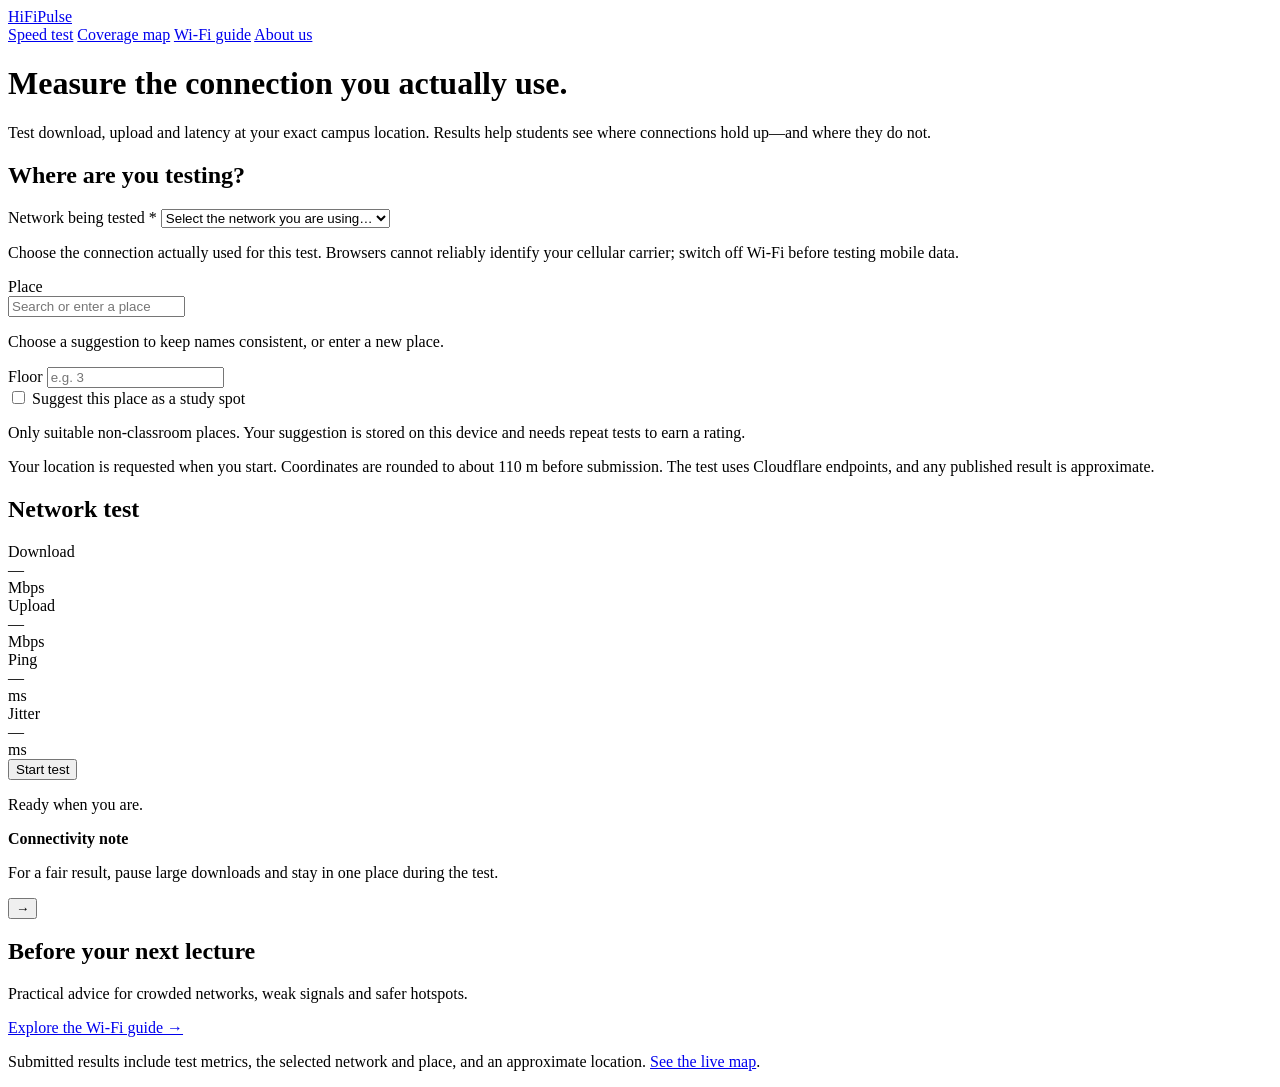
==== main/index.html @ 46ee889b "Rename index.html to main/index.html" ====
<!DOCTYPE html>
<html lang="en">
<head>
  <meta charset="utf-8">
  <meta name="viewport" content="width=device-width, initial-scale=1">
  <meta name="color-scheme" content="light">
  <title>HiFiPulse — Campus Speed Test</title>
  <meta name="description" content="Measure your campus network and contribute an anonymous data point to the live coverage map.">
  <meta http-equiv="Content-Security-Policy" content="default-src 'none'; script-src 'self'; style-src 'self' 'unsafe-inline'; img-src 'self' data:; connect-src 'self' https://speed.cloudflare.com https://cloudflare.com https://script.google.com https://script.googleusercontent.com; base-uri 'none'; form-action 'none'">
  <link rel="stylesheet" href="theme.css">
  <link rel="icon" type="image/png" href="favicon.png">
  <script src="config.js" defer></script>
  <script src="engine.js" defer></script>
  <script src="spots.js" defer></script>
  <script src="places.js" defer></script>
  <script src="app.js" defer></script>
</head>
<body>

  <header class="site-header">
    <a class="brand" href="index.html">
      <span class="brand-mark" aria-hidden="true"></span>
      HiFiPulse
    </a>
    <nav class="site-nav" aria-label="Main">
      <a href="index.html" aria-current="page">Speed test</a>
      <a href="map.html">Coverage map</a>
      <a href="guide.html">Wi-Fi guide</a>
      <a href="about.html">About us</a>
    </nav>
  </header>

  <main>
    <div class="hero">
      <h1>Measure the connection <span class="heading-emphasis">you actually use.</span></h1>
      <p>Test download, upload and latency at your exact campus location. Results help students see where connections hold up—and where they do not.</p>
    </div>

    <section class="card" aria-labelledby="context-heading">
      <h2 id="context-heading">Where are you testing?</h2>

      <label class="field provider-field" for="input-provider">Network being tested <span aria-hidden="true">*</span>
        <select id="input-provider" required>
          <option value="">Select the network you are using…</option>
          <option>Campus Wi-Fi</option><option>TM</option><option>U Mobile</option>
          <option>CelcomDigi</option><option>Maxis</option><option>Tune Talk</option>
          <option>OneXOX</option><option>REDtone</option>
          <option value="Other / unsure">Other / unsure</option>
        </select>
      </label>
      <p class="note provider-help">Choose the connection actually used for this test. Browsers cannot reliably identify your cellular carrier; switch off Wi-Fi before testing mobile data.</p>

      <div class="field-grid">
        <div class="field place-field">
          <label for="input-building">Place</label>
          <div class="place-combobox">
            <input type="text" id="input-building" role="combobox" aria-autocomplete="list" aria-expanded="false" aria-controls="place-suggestions" autocomplete="off" maxlength="60" placeholder="Search or enter a place" spellcheck="false">
            <ul id="place-suggestions" role="listbox" aria-label="Suggested places" hidden></ul>
          </div>
          <p class="note">Choose a suggestion to keep names consistent, or enter a new place.</p>
        </div>
        <label class="field">
          Floor
          <input type="text" id="input-floor" maxlength="20" placeholder="e.g. 3" autocomplete="off">
        </label>
      </div>

      <div class="study-optin"><label><input type="checkbox" id="input-suggest"> Suggest this place as a study spot</label>
        <label class="field" id="study-type-field" hidden>Type of study space
          <select id="input-space-type"><option value="cafe">Café</option><option value="study cube">Study cube</option><option value="bench">Bench</option><option value="lounge">Lounge / common area</option><option value="library">Library study area</option><option value="other">Other non-classroom space</option></select>
        </label><p class="note">Only suitable non-classroom places. Your suggestion is stored on this device and needs repeat tests to earn a rating.</p>
      </div>
      <p class="note" id="geo-status">
        Your location is requested when you start. Coordinates are rounded to about
        110&nbsp;m before submission. The test uses Cloudflare endpoints, and any published result is approximate.
      </p>
      <p class="edge" id="edge"></p>
    </section>

    <section class="card" aria-labelledby="test-heading">
      <h2 id="test-heading">Network test</h2>

      <div class="gauge-grid">
        <div class="metric">
          <div class="metric-label">Download</div>
          <div class="metric-value" id="val-download">—</div>
          <span class="metric-unit">Mbps</span>
        </div>
        <div class="metric">
          <div class="metric-label">Upload</div>
          <div class="metric-value" id="val-upload">—</div>
          <span class="metric-unit">Mbps</span>
        </div>
        <div class="metric">
          <div class="metric-label">Ping</div>
          <div class="metric-value" id="val-ping">—</div>
          <span class="metric-unit">ms</span>
        </div>
        <div class="metric">
          <div class="metric-label">Jitter</div>
          <div class="metric-value" id="val-jitter">—</div>
          <span class="metric-unit">ms</span>
        </div>
      </div>

      <div class="progress" role="progressbar" aria-label="Test progress" aria-valuemin="0" aria-valuemax="100">
        <div id="progress-fill"></div>
      </div>

      <div class="actions">
        <button type="button" class="btn" id="btn-start">Start test</button>
        <button type="button" class="btn btn-ghost" id="btn-cancel" hidden>Cancel</button>
      </div>

      <p class="status" id="status" role="status" aria-live="polite">Ready when you are.</p>
      <p class="phase" id="phase" aria-live="polite"></p>
      <p class="hint" id="estimate"></p>
      <aside class="tip-strip" aria-label="Connectivity tip"><div><strong>Connectivity note</strong><p id="test-tip" aria-live="polite">For a fair result, pause large downloads and stay in one place during the test.</p></div><button type="button" id="tip-next" aria-label="Next tip">→</button></aside>
    </section>

    <section class="card" id="result" hidden aria-live="polite"></section>
    <section class="guide-preview"><div><h2>Before your next lecture</h2><p>Practical advice for crowded networks, weak signals and safer hotspots.</p></div><a class="btn btn-ghost" href="guide.html">Explore the Wi-Fi guide →</a></section>
  </main>

  <footer>
    <p>
      Submitted results include test metrics, the selected network and place, and an approximate location.
      <a href="map.html">See the live map</a>.
    </p>
  </footer>

  <noscript>
    <p style="max-width:760px;margin:0 auto;padding:20px;color:#fca5a5;">
      This speed test needs JavaScript enabled.
    </p>
  </noscript>

</body>
</html>
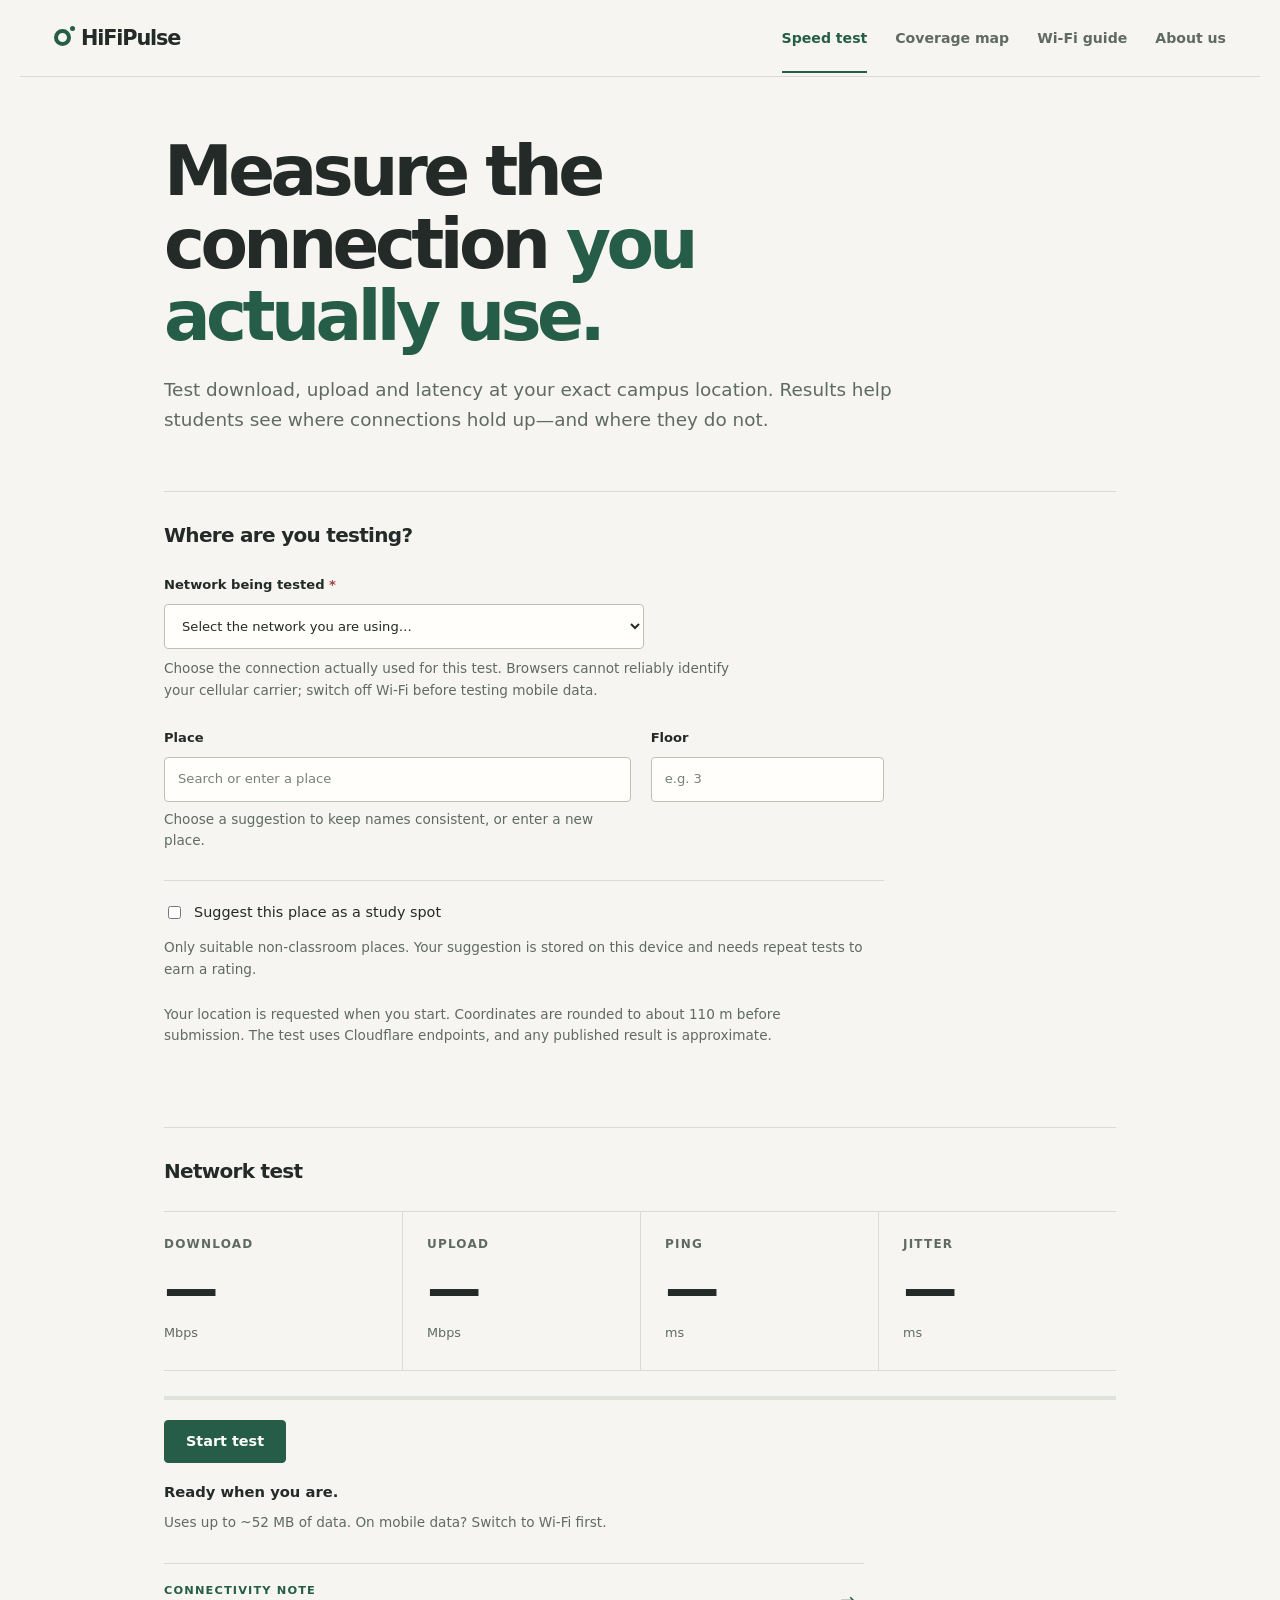
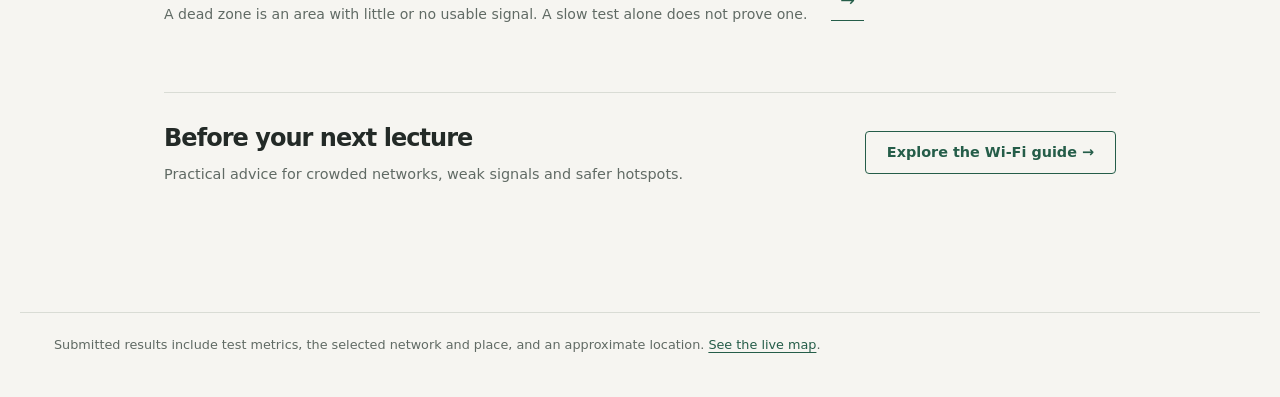
==== commit f12628e6: "Add PITRAM proposal and restore static site paths Co-authored-by: arena-agent <297053741+arena-agent" ====
--- a/main/index.html
+++ b/main/index.html
@@ -7,13 +7,13 @@
   <title>HiFiPulse — Campus Speed Test</title>
   <meta name="description" content="Measure your campus network and contribute an anonymous data point to the live coverage map.">
   <meta http-equiv="Content-Security-Policy" content="default-src 'none'; script-src 'self'; style-src 'self' 'unsafe-inline'; img-src 'self' data:; connect-src 'self' https://speed.cloudflare.com https://cloudflare.com https://script.google.com https://script.googleusercontent.com; base-uri 'none'; form-action 'none'">
-  <link rel="stylesheet" href="theme.css">
-  <link rel="icon" type="image/png" href="favicon.png">
-  <script src="config.js" defer></script>
-  <script src="engine.js" defer></script>
-  <script src="spots.js" defer></script>
-  <script src="places.js" defer></script>
-  <script src="app.js" defer></script>
+  <link rel="stylesheet" href="../assets/theme.css">
+  <link rel="icon" type="image/png" href="../assets/favicon.png">
+  <script src="../assets/config.js" defer></script>
+  <script src="../assets/engine.js" defer></script>
+  <script src="../assets/assets.js" defer></script>
+  <script src="../assets/places.js" defer></script>
+  <script src="../assets/app.js" defer></script>
 </head>
 <body>
 
--- a/assets/theme.css
+++ b/assets/theme.css
@@ -0,0 +1,292 @@
+/* HiFiPulse — editorial campus utility, built around data rather than decoration. */
+:root {
+  color-scheme: light;
+  --paper: #f6f5f1;
+  --surface: #fffefa;
+  --ink: #232a27;
+  --muted: #606a64;
+  --line: #d9dcd5;
+  --green: #255d49;
+  --green-light: #e5eee7;
+  --ochre: #a06124;
+  --danger: #a23f3e;
+  font-family: "Avenir Next", Avenir, "Segoe UI", system-ui, sans-serif;
+}
+*, *::before, *::after { box-sizing: border-box; }
+html { -webkit-text-size-adjust: 100%; scroll-behavior: smooth; }
+body { margin: 0; min-height: 100vh; color: var(--ink); background: var(--paper); line-height: 1.55; }
+[hidden] { display: none !important; }
+a { color: var(--green); text-underline-offset: 3px; }
+a:hover { color: #163e30; }
+button, input, select { font: inherit; }
+button { cursor: pointer; }
+:focus-visible { outline: 2px solid var(--green); outline-offset: 3px; }
+button:disabled { opacity: .45; cursor: not-allowed; box-shadow: none; transform: none; }
+.site-header { max-width: 1240px; margin: auto; padding: 0 34px; min-height: 77px; display: flex; align-items: center; justify-content: space-between; gap: 22px; border-bottom: 1px solid var(--line); }
+.brand { display: inline-flex; align-items: center; gap: 10px; flex: none; text-decoration: none; font-weight: 750; letter-spacing: -.055em; font-size: 1.3rem; color: var(--ink); }
+.brand-mark { display: inline-block; width: 17px; height: 17px; border: 4px solid var(--green); border-radius: 50%; position: relative; }
+.brand-mark::after { content: ""; position: absolute; width: 5px; height: 5px; border-radius: 50%; background: var(--green); right: -8px; top: -7px; }
+.site-nav { display: flex; flex-wrap: wrap; gap: 6px 28px; }
+.site-nav a { padding: 25px 0 22px; border-bottom: 2px solid transparent; text-decoration: none; color: var(--muted); font-size: .88rem; font-weight: 570; transition: color .18s ease, border-color .18s ease; }
+.site-nav a:hover { color: var(--ink); }
+.site-nav a[aria-current="page"] { color: var(--green); border-bottom-color: var(--green); }
+main { max-width: 1020px; margin: auto; padding: 58px 34px 100px; }
+main.wide { max-width: 1240px; }
+.hero { margin: 0 0 56px; max-width: 820px; }
+.hero h1 { font-size: clamp(2.6rem, 5.4vw, 5.3rem); line-height: 1.05; letter-spacing: -.066em; font-weight: 620; margin: 0 0 22px; }
+.hero p { color: var(--muted); font-size: clamp(1rem, 1.5vw, 1.15rem); max-width: 64ch; margin: 0; line-height: 1.65; }
+/* Sections are organized by rules and whitespace, not nested panels. */
+.card { padding: 28px 0 42px; border-top: 1px solid var(--line); margin: 0 0 24px; }
+.card h2 { margin: 0 0 24px; font-size: 1.25rem; letter-spacing: -.035em; font-weight: 650; }
+.note, .hint, .edge { color: var(--muted); font-size: .85rem; line-height: 1.6; }
+.note { margin: 12px 0 0; }
+.field-grid { display: grid; grid-template-columns: minmax(0,2fr) minmax(0,1fr); gap: 20px; max-width: 720px; }
+.field { display: block; color: var(--ink); font-size: .82rem; font-weight: 650; }
+.field input, .field select, select { display: block; min-height: 45px; max-width: 100%; padding: 10px 13px; background: var(--surface); border: 1px solid #bbc3b8; border-radius: 4px; color: var(--ink); font-weight: 450; transition: border-color .18s ease, box-shadow .18s ease; }
+.field input, .field select { width: 100%; margin-top: 8px; }
+.field input::placeholder { color: #778179; }
+.field input:hover, .field select:hover, select:hover { border-color: #718f7b; }
+.field input:focus, .field select:focus, select:focus { border-color: var(--green); outline: 2px solid #a2c5ad; outline-offset: 1px; }
+.field input:disabled, .field select:disabled, select:disabled { background: #eaece6; color: #68736b; cursor: not-allowed; }
+.provider-field { max-width: 480px; }
+.provider-field span { color: var(--danger); }
+.provider-help { margin: 9px 0 27px; max-width: 68ch; }
+.custom-place { max-width: 480px; margin: 20px 0; }
+.study-optin { max-width: 720px; margin-top: 28px; padding-top: 20px; border-top: 1px solid var(--line); font-size: .9rem; }
+.study-optin > label:first-child { display: inline-flex; align-items: center; gap: 10px; cursor: pointer; }
+.study-optin .field { margin-top: 18px; max-width: 420px; }
+input[type="checkbox"] { accent-color: var(--green); }
+#geo-status { max-width: 72ch; margin-top: 23px; }
+.gauge-grid { display: grid; grid-template-columns: repeat(4,1fr); border-top: 1px solid var(--line); border-bottom: 1px solid var(--line); margin: 8px 0 25px; }
+.metric { padding: 23px 12px 25px 0; }
+.metric + .metric { padding-left: 24px; border-left: 1px solid var(--line); }
+.metric-label { font-size: .75rem; text-transform: uppercase; letter-spacing: .1em; color: var(--muted); font-weight: 650; }
+.metric-value { margin: 7px 0 0; font-size: clamp(2rem, 4.5vw, 3.4rem); line-height: 1.1; font-variant-numeric: tabular-nums; letter-spacing: -.055em; font-weight: 620; }
+.metric-unit { color: var(--muted); font-size: .8rem; }
+.progress { height: 4px; background: #dfe4db; overflow: hidden; margin: 0 0 20px; }
+#progress-fill { width: 0; height: 100%; background: var(--green); transition: width .25s ease; }
+.actions { display: flex; align-items: center; gap: 10px; flex-wrap: wrap; }
+.btn { display: inline-flex; align-items: center; justify-content: center; gap: 7px; border: 1px solid var(--green); border-radius: 4px; padding: 11px 21px; background: var(--green); color: white; font-size: .9rem; font-weight: 650; text-decoration: none; line-height: 1.3; transition: background .18s ease, color .18s ease, transform .18s ease; }
+.btn:hover:not(:disabled) { background: #173e31; color: white; transform: translateY(-1px); }
+.btn-ghost { background: transparent; color: var(--green); }
+.btn-ghost:hover:not(:disabled) { color: white; }
+.status { margin: 18px 0 0; font-size: .92rem; font-weight: 620; }
+.status[data-tone="ok"] { color: var(--green); }
+.status[data-tone="warn"] { color: var(--ochre); }
+.status[data-tone="error"] { color: var(--danger); }
+.phase { color: var(--muted); font-size: .86rem; margin: 4px 0; }
+.hint { margin: 9px 0 0; }
+#result { padding-top: 20px; }
+.link { font-weight: 650; }
+.tip-strip { display: flex; align-items: flex-start; gap: 20px; justify-content: space-between; border-top: 1px solid var(--line); margin-top: 29px; padding-top: 18px; max-width: 700px; }
+.tip-strip strong { display: block; font-size: .71rem; letter-spacing: .1em; text-transform: uppercase; color: var(--green); }
+.tip-strip p { color: var(--muted); margin: 4px 0 0; font-size: .88rem; }
+.tip-strip button { flex: none; padding: 5px 9px; border: none; border-bottom: 1px solid var(--green); background: transparent; color: var(--green); font-size: 1.1rem; transition: color .18s ease, background .18s ease; }
+.tip-strip button:hover { background: var(--green-light); color: #163d2e; }
+.guide-preview, .guide-bottom { display: flex; align-items: center; justify-content: space-between; gap: 32px; padding: 27px 0; border-top: 1px solid var(--line); }
+.guide-preview h2, .guide-bottom h2 { font-size: 1.5rem; letter-spacing: -.04em; margin: 0 0 6px; }
+.guide-preview p, .guide-bottom p { margin: 0; color: var(--muted); font-size: .9rem; }
+.guide-preview .btn, .guide-bottom .btn { flex: none; }
+/* Navigation within the map */
+.view-tabs { display: flex; gap: 26px; overflow-x: auto; border-bottom: 1px solid var(--line); margin: 0 0 30px; }
+.view-tabs button { flex: none; padding: 13px 0; background: transparent; border: 0; border-bottom: 2px solid transparent; color: var(--muted); font-size: .89rem; font-weight: 560; transition: color .18s ease, border-color .18s ease; }
+.view-tabs button:hover { color: var(--green); }
+.view-tabs button[aria-selected="true"] { color: var(--green); border-bottom-color: var(--green); font-weight: 700; }
+#panel-map > .card, [role="tabpanel"].card { border: none; padding-top: 0; }
+.map-toolbar { display: flex; flex-wrap: wrap; gap: 16px; justify-content: space-between; align-items: center; }
+.filters, .map-tools, .zone-links, .provider-map-filter { display: flex; align-items: center; flex-wrap: wrap; gap: 8px 15px; }
+.filters select { min-height: 39px; }
+.filters .btn { padding: 9px 14px; }
+.chip { display: inline-flex; align-items: center; gap: 7px; font-size: .8rem; color: var(--muted); cursor: pointer; }
+.chip input { margin: 0; }
+.chip:has(input:checked) { color: var(--ink); }
+.chip input:not(:checked) { opacity: .45; }
+.provider-map-filter { margin: 19px 0; font-size: .85rem; }
+.provider-map-filter label { font-weight: 650; }
+.provider-map-filter span, .map-tools, .legend, .stats { color: var(--muted); font-size: .81rem; }
+.provider-map-filter select { min-height: 39px; }
+.map-tools { justify-content: space-between; margin: 14px 0 20px; }
+.zone-links button { background: transparent; padding: 6px 0; border: none; border-bottom: 1px solid transparent; color: var(--muted); font-size: .83rem; }
+.zone-links button:hover { border-color: var(--green); color: var(--green); }
+.map-tools .btn { padding: 8px 13px; font-size: .8rem; }
+#map { height: min(65vh,650px); min-height: 390px; width: 100%; background: #e6eae3; z-index: 1; }
+.legend, .stats { display: flex; flex-wrap: wrap; gap: 8px 22px; align-items: center; padding: 14px 0; }
+.legend span { display: inline-flex; align-items: center; gap: 6px; }
+.legend i { width: 10px; height: 10px; border-radius: 50%; display: inline-block; }
+.legend i.hollow { background: transparent !important; border: 2px solid currentColor; }
+.legend b, .stats b { color: var(--ink) !important; font-variant-numeric: tabular-nums; }
+.stats { border-top: 1px solid var(--line); }
+.banner { padding: 11px 15px; margin-bottom: 15px; border-left: 3px solid; font-size: .87rem; background: var(--surface); }
+.banner[data-tone="warn"] { border-color: var(--ochre); color: #784516; }
+.banner[data-tone="error"] { border-color: var(--danger); color: #913a3a; }
+.banner[data-tone="ok"] { border-color: var(--green); color: var(--green); }
+.leaflet-container { font-family: inherit; background: #e6eae3; }
+.leaflet-popup-content-wrapper, .leaflet-popup-tip { background: var(--surface); color: var(--ink); box-shadow: 0 8px 22px #232a2724; }
+.leaflet-popup-content { margin: 13px 16px; font-size: .86rem; }
+.leaflet-container a.leaflet-popup-close-button { color: var(--muted); }
+.leaflet-control-attribution { background: #fffefadd !important; color: var(--muted) !important; }
+.leaflet-control-attribution a { color: var(--green) !important; }
+.leaflet-bar a { background: var(--surface); color: var(--ink); border-bottom-color: var(--line); }
+.leaflet-bar a:hover { background: var(--green-light); }
+.popup-head { display: flex; align-items: baseline; gap: 6px; margin-bottom: 6px; }
+.popup-speed { font-size: 1.35rem; font-weight: 720; }
+.popup-unit, .popup-time { color: var(--muted); font-size: .75rem; }
+.popup-row { display: flex; justify-content: space-between; gap: 16px; font-size: .8rem; padding: 3px 0; color: var(--muted); }
+.popup-row b { color: var(--ink); }
+.popup-time { border-top: 1px solid var(--line); padding-top: 8px; margin-top: 8px; }
+/* Lists and data panels */
+.section-heading { display: flex; align-items: flex-start; justify-content: space-between; gap: 20px; margin-bottom: 26px; }
+.section-heading h2 { margin: 0; font-size: clamp(1.6rem,3vw,2.4rem); }
+.eyebrow, .spot-rank { font-size: .69rem; letter-spacing: .13em; text-transform: uppercase; color: var(--green); font-weight: 730; margin: 0 0 8px; }
+.spaces-layout { display: grid; grid-template-columns: minmax(0,1fr) 270px; gap: 55px; align-items: start; }
+.insight-grid, .compare-results { display: block; }
+.space-card, .compare-card { display: flex; flex-direction: column; align-items: flex-start; padding: 23px 0; border-top: 1px solid var(--line); }
+.space-card h3, .compare-card h3 { font-size: 1.24rem; letter-spacing: -.03em; margin: 3px 0 10px; overflow-wrap: anywhere; }
+.space-card .space-status { color: var(--green); font-weight: 650; margin: 0; font-size: .86rem; }
+.space-speed, .compare-speed { font-size: 1.65rem; letter-spacing: -.04em; font-weight: 700; margin: 4px 0 0; }
+.space-card .btn, .compare-card .btn { padding: 6px 0; border: 0; border-bottom: 1px solid var(--green); border-radius: 0; background: transparent; color: var(--green); margin-top: 11px; font-size: .83rem; }
+.space-card .btn:hover, .compare-card .btn:hover { background: transparent; color: #123c2e; border-color: #123c2e; }
+.suggest-panel { border-top: 2px solid var(--green); padding-top: 20px; }
+.suggest-panel h3 { margin: 0; font-size: 1.2rem; }
+.suggest-panel p { color: var(--muted); font-size: .86rem; }
+.suggest-panel .field { margin: 18px 0; }
+.suggest-panel .btn { width: 100%; }
+.empty-spaces { color: var(--muted); }
+.history-select { max-width: 340px; margin: 24px 0; }
+.history-summary { color: var(--muted); margin: 15px 0; }
+.history-chart { display: flex; align-items: flex-end; gap: 7px; height: 175px; padding: 12px 0 0; border-bottom: 1px solid var(--line); }
+.history-bar { flex: 1; min-width: 7px; background: var(--green); }
+.history-table { border-collapse: collapse; width: 100%; margin-top: 20px; font-size: .88rem; }
+.history-table th, .history-table td { border-bottom: 1px solid var(--line); padding: 12px 8px; text-align: left; }
+.history-table th { color: var(--muted); font-weight: 650; }
+.time-chart { display: flex; gap: 4px; align-items: stretch; height: 155px; overflow-x: auto; margin: 24px 0; }
+.time-bar { flex: 1; min-width: 24px; display: flex; position: relative; align-items: flex-end; justify-content: center; background: transparent; border: none; padding: 0 0 6px; color: var(--muted); font-size: .67rem; }
+.time-bar::before { content: ""; position: absolute; bottom: 25px; left: 2px; right: 2px; height: var(--bar-height); background: var(--green); }
+.time-bar:hover::before { background: #163e30; }
+.compare-controls { display: flex; flex-wrap: wrap; gap: 20px; margin: 26px 0; }
+.compare-controls .field { width: min(100%,280px); }
+.compare-card { display: grid; grid-template-columns: minmax(160px,1fr) minmax(140px,.7fr) minmax(180px,1.2fr) auto; align-items: center; gap: 14px; }
+.compare-card-header h3 { margin: 0; }
+.compare-count { font-size: .77rem; color: var(--muted); }
+.compare-speed { margin: 0; }
+.compare-card .note { margin: 0; }
+.compare-card .btn { margin: 0; }
+/* Manual network reports */
+.dead-zone-controls { display: flex; flex-wrap: wrap; gap: 8px 20px; margin: 15px 0; font-size: .83rem; color: var(--muted); }
+.dead-zone-controls label { color: var(--ink); cursor: pointer; }
+.dead-zone-report { padding: 20px 0; border-top: 1px solid var(--line); }
+.dead-zone-report summary { color: var(--green); cursor: pointer; font-weight: 650; }
+.dead-zone-report form { margin: 18px 0; }
+.dead-zone-fields { display: grid; grid-template-columns: repeat(3,1fr); gap: 18px; margin: 20px 0; }
+.dead-zone-row { display: flex; align-items: center; justify-content: space-between; gap: 10px; border-top: 1px solid var(--line); padding: 10px 0; font-size: .84rem; }
+.dead-zone-row button { border: 0; background: transparent; color: var(--danger); text-decoration: underline; }
+/* Long-form reference page */
+.guide-main .hero { max-width: 860px; }
+.guide-callout { border-left: 3px solid var(--green); padding: 5px 0 5px 22px; max-width: 850px; }
+.guide-callout p { margin: 6px 0 0; color: var(--muted); }
+.guide-section { margin: 75px 0; }
+.guide-section-head { display: grid; grid-template-columns: 170px minmax(0,1fr); gap: 0 30px; border-top: 1px solid var(--line); padding: 22px 0; }
+.guide-section-head .eyebrow { grid-row: 1 / 3; }
+.guide-section-head h2 { font-size: clamp(1.65rem,3vw,2.75rem); line-height: 1.15; letter-spacing: -.05em; margin: 0 0 12px; }
+.guide-section-head p { margin: 0; color: var(--muted); max-width: 68ch; }
+.guide-grid, .guide-split { margin-left: 200px; display: grid; grid-template-columns: repeat(2,minmax(0,1fr)); gap: 0 28px; }
+.guide-tile { padding: 20px 0 23px; border-top: 1px solid var(--line); }
+.guide-tile h3 { margin: 0 0 7px; font-size: 1.04rem; letter-spacing: -.025em; }
+.guide-tile p, .guide-tile li { color: var(--muted); font-size: .87rem; line-height: 1.65; }
+.guide-tile p, .guide-tile ul { margin: 0; }
+.guide-tile ul { padding-left: 18px; }
+.guide-tile li + li { margin-top: 7px; }
+.sdg-number { display: block; font-size: 1.6rem; color: var(--green); font-variant-numeric: tabular-nums; }
+.guide-caveat { margin: 24px 0 0 200px; padding: 15px 0; border-top: 1px solid var(--line); color: var(--muted); font-size: .86rem; }
+footer { max-width: 1240px; margin: auto; border-top: 1px solid var(--line); padding: 22px 34px 42px; color: var(--muted); font-size: .8rem; }
+footer p { margin: 0; }
+.visually-hidden { position: absolute; width: 1px; height: 1px; padding: 0; margin: -1px; overflow: hidden; clip: rect(0 0 0 0); white-space: nowrap; border: 0; }
+@media (max-width: 900px) {
+  .spaces-layout { grid-template-columns: 1fr; gap: 40px; }
+  .suggest-panel { max-width: 520px; }
+  .compare-card { grid-template-columns: 1fr 1fr; }
+  .guide-grid, .guide-split, .guide-caveat { margin-left: 0; }
+}
+@media (max-width: 640px) {
+  .site-header { padding: 16px 20px 0; align-items: flex-start; flex-direction: column; gap: 7px; }
+  .site-nav { gap: 22px; }
+  .site-nav a { padding: 8px 0 13px; }
+  main { padding: 42px 20px 76px; }
+  .hero { margin-bottom: 38px; }
+  .field-grid, .dead-zone-fields, .guide-grid, .guide-split { grid-template-columns: 1fr; }
+  .gauge-grid { grid-template-columns: repeat(2,1fr); }
+  .metric:nth-child(3) { border-left: 0; padding-left: 0; border-top: 1px solid var(--line); }
+  .metric:nth-child(4) { border-top: 1px solid var(--line); }
+  .guide-preview, .guide-bottom { align-items: flex-start; flex-direction: column; }
+  .guide-section-head { grid-template-columns: 1fr; }
+  .guide-section-head .eyebrow { grid-row: auto; }
+  .guide-section { margin: 50px 0; }
+  .compare-card { grid-template-columns: 1fr; gap: 4px; }
+  .compare-card .btn { margin-top: 8px; }
+  #map { height: 54vh; min-height: 350px; }
+  footer { padding: 22px 20px 36px; }
+}
+@media (prefers-reduced-motion: reduce) {
+  *, *::before, *::after { scroll-behavior: auto !important; transition-duration: .01ms !important; animation-duration: .01ms !important; }
+}
+
+/* Searchable place field: suggestions remain visually tied to the input. */
+.place-combobox { position: relative; margin-top: 8px; }
+.place-combobox input { margin-top: 0; }
+.place-combobox input[aria-expanded="true"] { border-color: var(--green); }
+#place-suggestions {
+  position: absolute; z-index: 50; top: calc(100% + 4px); left: 0; right: 0;
+  max-height: 290px; overflow-y: auto; margin: 0; padding: 5px 0;
+  list-style: none; background: var(--surface); border: 1px solid #bbc3b8;
+  border-radius: 4px; box-shadow: 0 12px 26px #232a271c;
+}
+#place-suggestions [role="option"] {
+  padding: 9px 13px; font-size: .88rem; font-weight: 450; cursor: pointer;
+  line-height: 1.35; overflow-wrap: anywhere;
+}
+#place-suggestions [role="option"]:hover,
+#place-suggestions [role="option"][aria-selected="true"] {
+  background: var(--green-light); color: #153c2e;
+}
+.place-field > .note { margin-top: 7px; font-weight: 450; }
+
+/* A short entrance establishes hierarchy without constant visual motion. */
+.heading-emphasis { color: var(--green); }
+@keyframes heading-arrive {
+  from { opacity: 0; transform: translate3d(0, 12px, 0); }
+  to { opacity: 1; transform: translate3d(0, 0, 0); }
+}
+@media (prefers-reduced-motion: no-preference) {
+  .hero h1, .hero p { animation: heading-arrive .58s cubic-bezier(.2,.7,.2,1) both; }
+  .hero p { animation-delay: .1s; }
+  .card h2, .guide-section-head h2 { animation: heading-arrive .46s ease-out both; }
+  [role="tabpanel"]:not([hidden]) > .section-heading,
+  [role="tabpanel"]:not([hidden]) > h2 { animation: heading-arrive .4s ease-out both; }
+}
+
+/* About: editorial sections with measurable claims, not feature cards. */
+.about-main .hero { max-width: 920px; }
+.about-statement { display: grid; grid-template-columns: 170px minmax(0, 1fr); column-gap: 30px; border-top: 1px solid var(--line); padding: 28px 0 53px; }
+.about-statement .eyebrow { grid-row: 1 / 3; margin-top: 10px; }
+.about-statement h2 { font-size: clamp(1.85rem, 3.2vw, 3rem); max-width: 670px; line-height: 1.15; letter-spacing: -.055em; margin: 0 0 16px; font-weight: 650; }
+.about-statement > p:last-child, .about-limits > p { color: var(--muted); max-width: 71ch; margin: 0; line-height: 1.7; }
+.about-objectives, .about-method, .about-limits { margin: 25px 0 75px; }
+.about-objective-list { margin-left: 200px; }
+.about-objective { display: grid; grid-template-columns: 54px minmax(0, 1fr); gap: 16px; padding: 24px 0 27px; border-top: 1px solid var(--line); }
+.about-index { color: var(--green); font-size: 1.18rem; font-weight: 700; font-variant-numeric: tabular-nums; }
+.about-objective h3, .about-method-grid h3 { margin: 0 0 8px; font-size: 1.22rem; font-weight: 650; letter-spacing: -.03em; }
+.about-objective p, .about-method-grid p { margin: 0; color: var(--muted); line-height: 1.7; max-width: 68ch; }
+.about-method-grid { margin-left: 200px; display: grid; grid-template-columns: repeat(3, minmax(0, 1fr)); gap: 24px; }
+.about-method-grid > div { border-top: 1px solid var(--line); padding-top: 21px; }
+.about-limits > p { margin: 0 0 18px 200px; }
+@media (max-width: 900px) {
+  .about-objective-list, .about-method-grid, .about-limits > p { margin-left: 0; }
+  .about-method-grid { grid-template-columns: repeat(2, minmax(0,1fr)); }
+}
+@media (max-width: 640px) {
+  .about-statement { grid-template-columns: 1fr; padding-bottom: 30px; }
+  .about-statement .eyebrow { grid-row: auto; margin: 0 0 12px; }
+  .about-objective { grid-template-columns: 40px minmax(0,1fr); gap: 10px; }
+  .about-method-grid { grid-template-columns: 1fr; }
+  .about-objectives, .about-method, .about-limits { margin-bottom: 55px; }
+}
